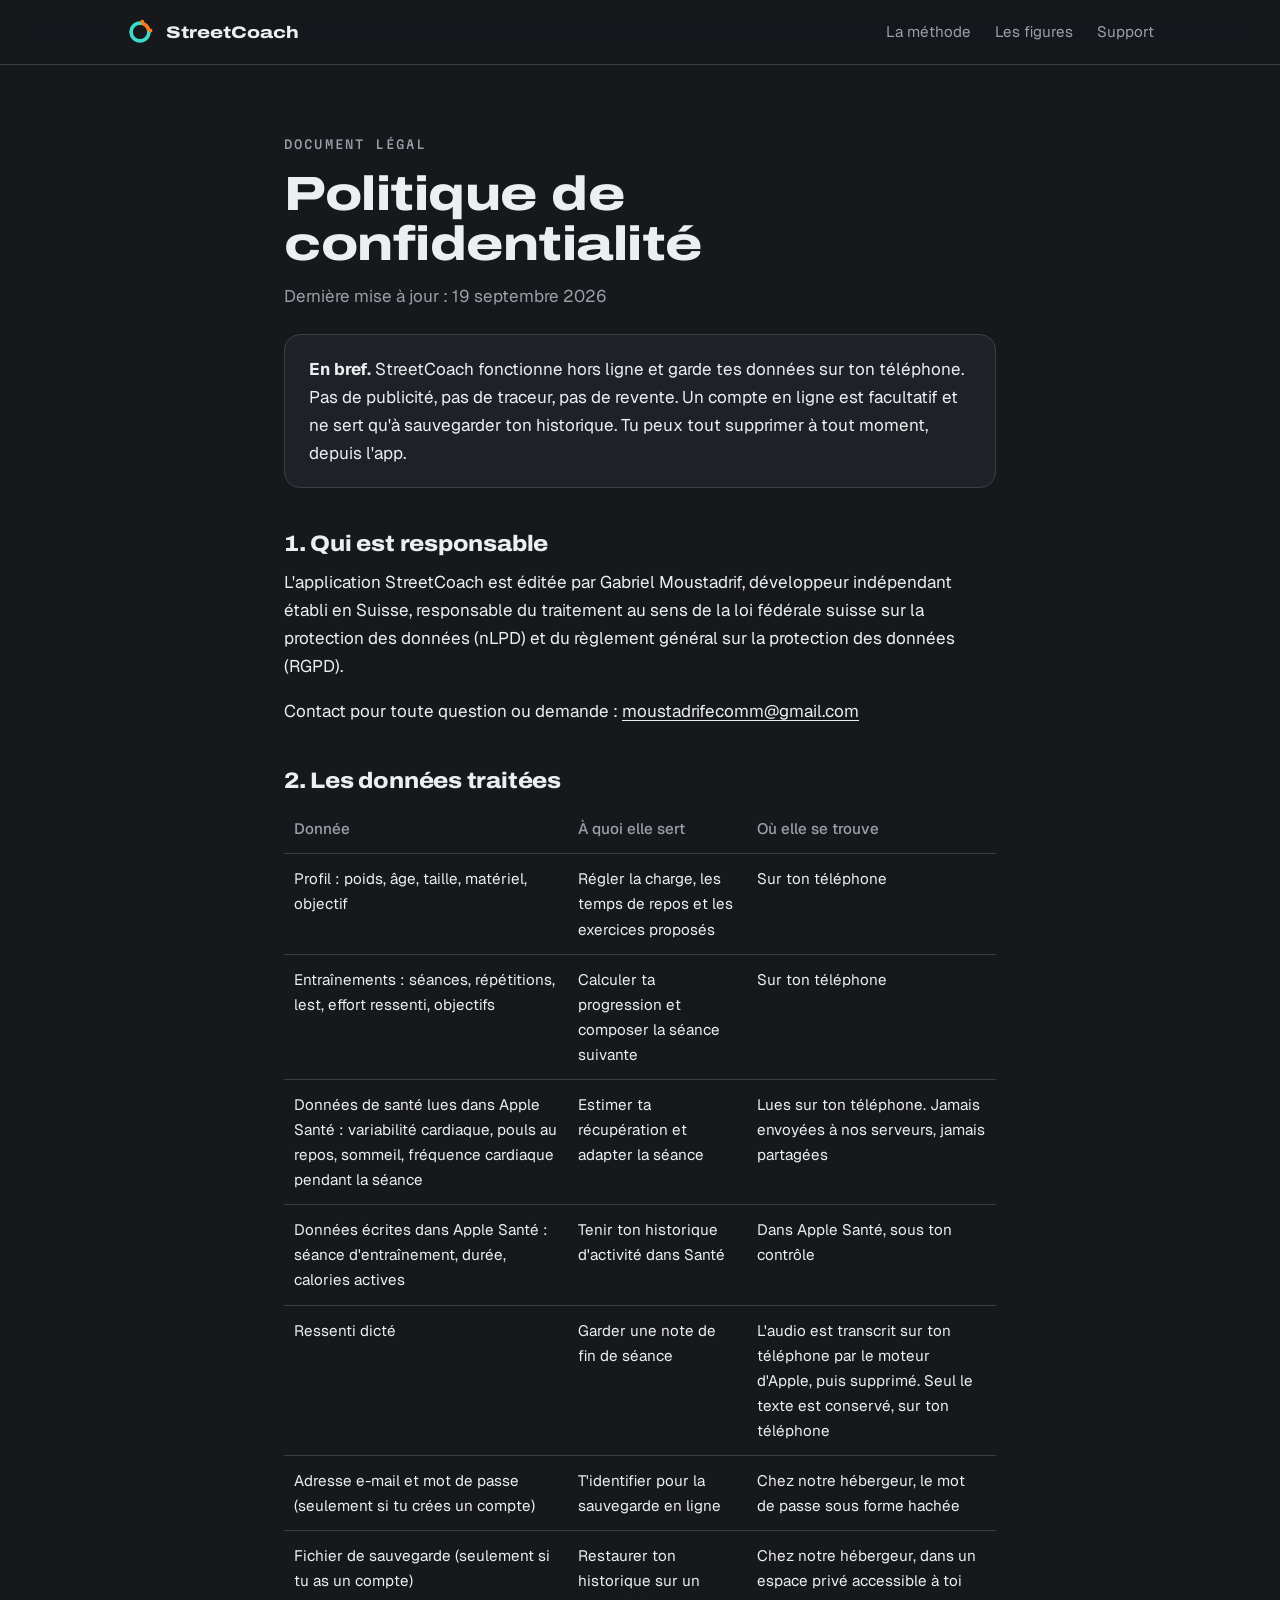
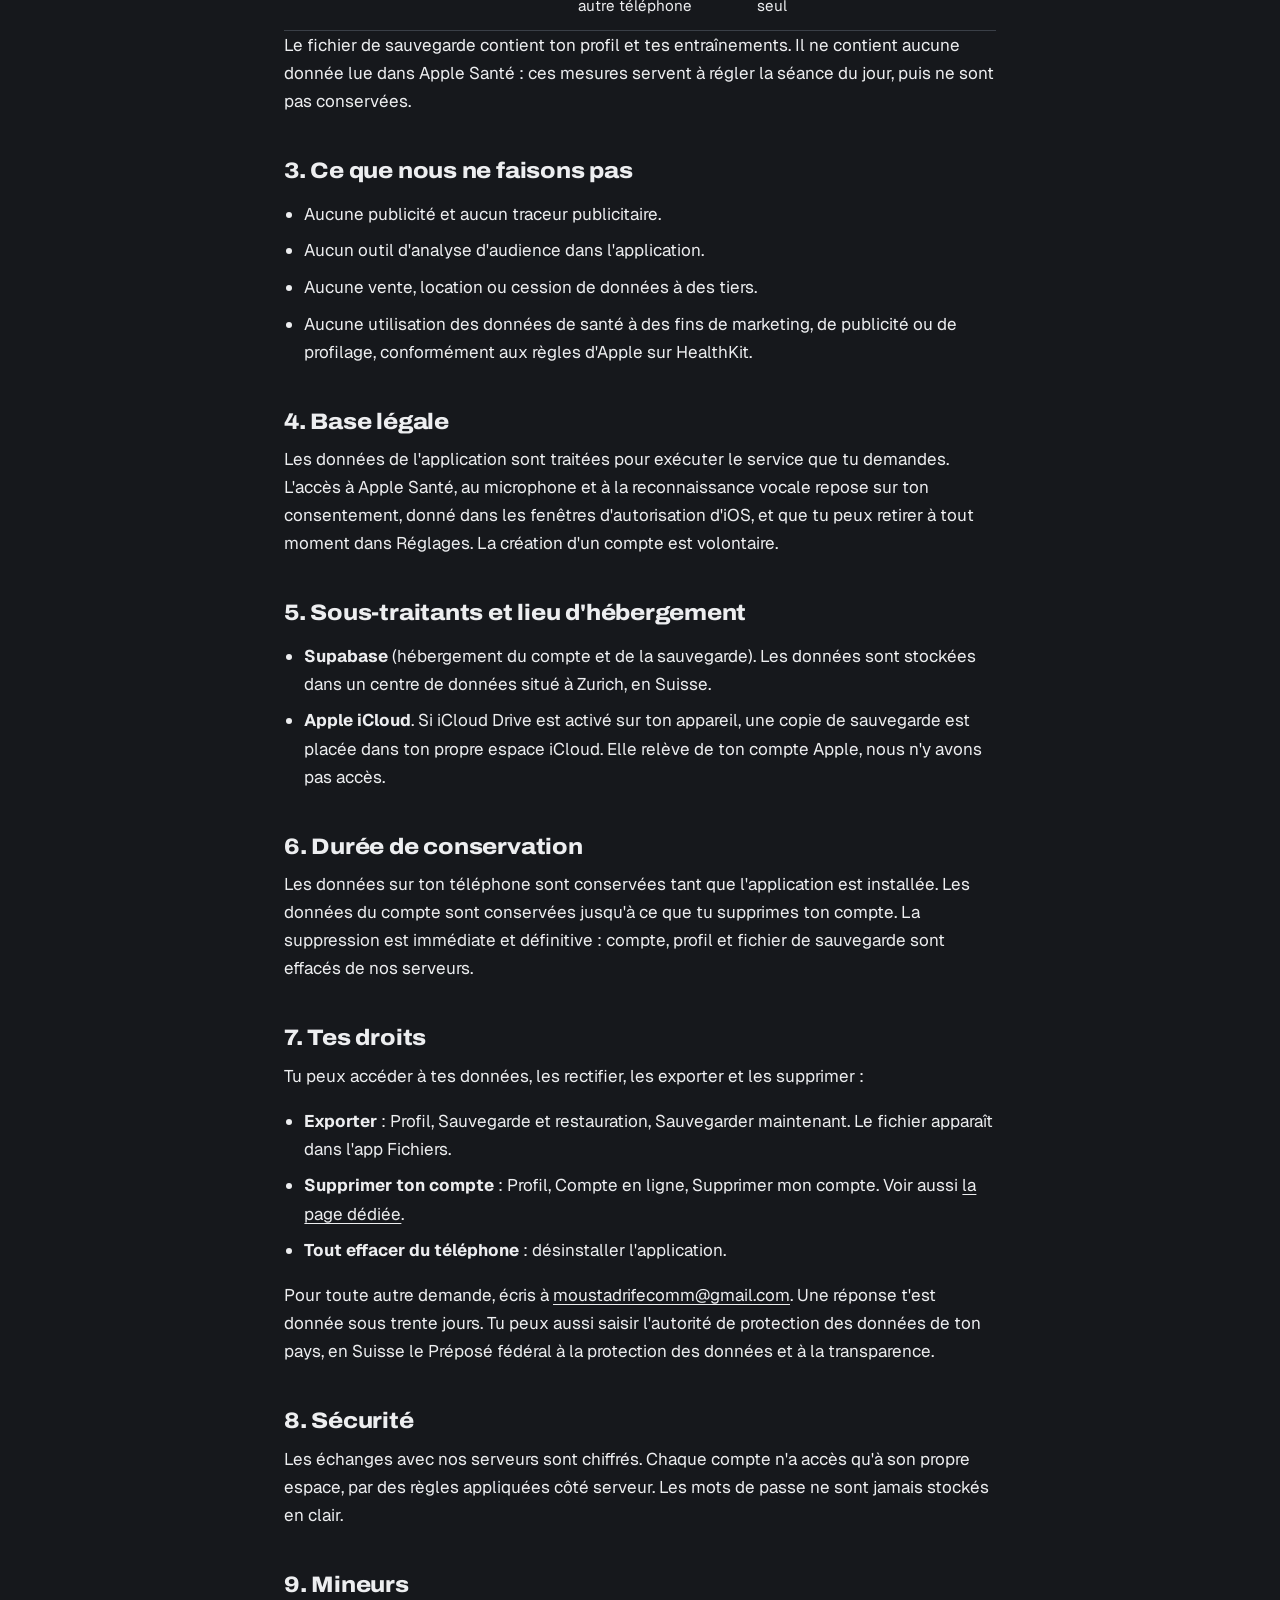
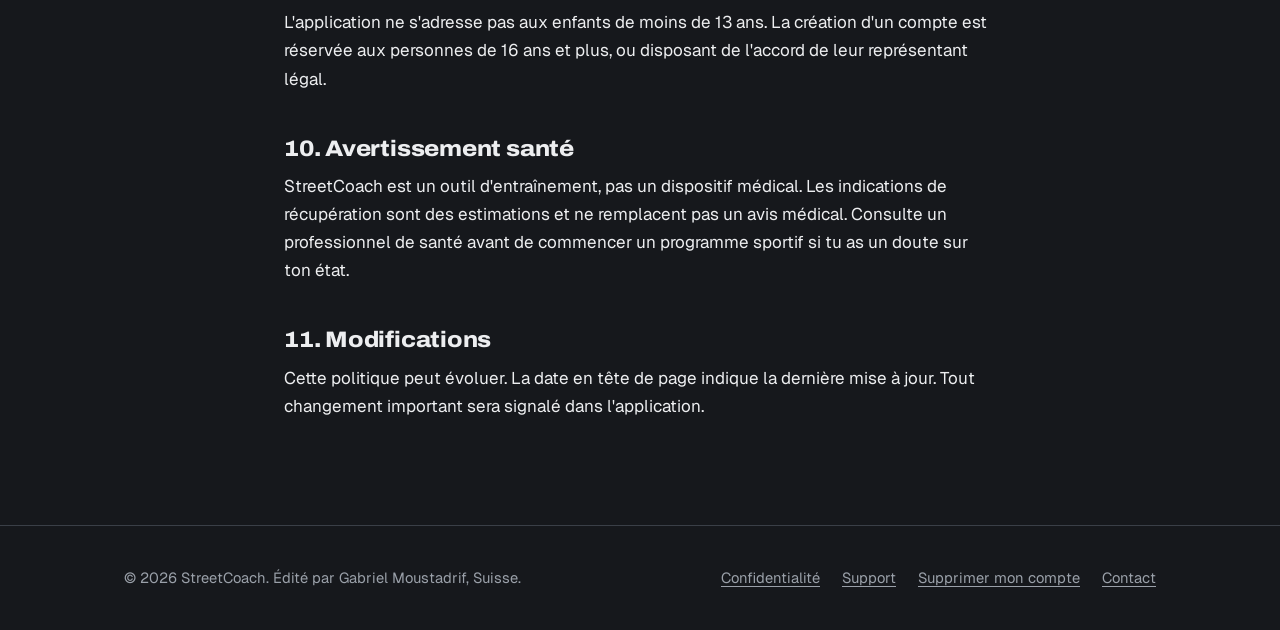
==== confidentialite.html @ 603b5591 "Site StreetCoach : accueil, confidentialite, support, suppression de compte Co-Authored-By: Claude F" ====
<!doctype html>
<html lang="fr">
<head>
<meta charset="utf-8">
<meta name="viewport" content="width=device-width, initial-scale=1">
<title>Politique de confidentialité, StreetCoach</title>
<meta name="description" content="Quelles données StreetCoach traite, où elles vivent, et comment les supprimer.">
<meta name="theme-color" content="#16181C">
<meta property="og:title" content="Politique de confidentialité, StreetCoach">
<meta property="og:description" content="Quelles données StreetCoach traite, où elles vivent, et comment les supprimer.">
<meta property="og:type" content="website">
<meta property="og:image" content="img/frontlever.jpg">
<link rel="icon" href="img/icone.png">
<link rel="apple-touch-icon" href="img/icone.png">
<link rel="preconnect" href="https://fonts.googleapis.com">
<link rel="preconnect" href="https://fonts.gstatic.com" crossorigin>
<link href="https://fonts.googleapis.com/css2?family=Archivo:wdth,wght@100..125,600..900&family=Geist:wght@400;500;700&family=Martian+Mono:wght@400;500&display=swap" rel="stylesheet">
<link rel="stylesheet" href="styles.css">
</head>
<body>
<header class="nav"><div class="wrap">
  <a class="brand" href="index.html"><img src="img/icone.png" alt="" width="32" height="32">StreetCoach</a>
  <nav aria-label="Navigation principale">
    <a class="opt" href="index.html#methode">La méthode</a>
    <a class="opt" href="index.html#figures">Les figures</a>
    <a href="support.html">Support</a>
  </nav>
</div></header>
<main>

<article class="doc"><div class="wrap">
<span class="label">Document légal</span>
<h1>Politique de confidentialité</h1>
<p class="muted">Dernière mise à jour : 19 septembre 2026</p>

<div class="box"><strong>En bref.</strong> StreetCoach fonctionne hors ligne et garde tes données sur ton téléphone. Pas de publicité, pas de traceur, pas de revente. Un compte en ligne est facultatif et ne sert qu'à sauvegarder ton historique. Tu peux tout supprimer à tout moment, depuis l'app.</div>

<h2>1. Qui est responsable</h2>
<p>L'application StreetCoach est éditée par Gabriel Moustadrif, développeur indépendant établi en Suisse, responsable du traitement au sens de la loi fédérale suisse sur la protection des données (nLPD) et du règlement général sur la protection des données (RGPD).</p>
<p>Contact pour toute question ou demande : <a href="mailto:moustadrifecomm@gmail.com">moustadrifecomm@gmail.com</a></p>

<h2>2. Les données traitées</h2>
<div class="scroll"><table>
<thead><tr><th>Donnée</th><th>À quoi elle sert</th><th>Où elle se trouve</th></tr></thead>
<tbody>
<tr><td>Profil : poids, âge, taille, matériel, objectif</td><td>Régler la charge, les temps de repos et les exercices proposés</td><td>Sur ton téléphone</td></tr>
<tr><td>Entraînements : séances, répétitions, lest, effort ressenti, objectifs</td><td>Calculer ta progression et composer la séance suivante</td><td>Sur ton téléphone</td></tr>
<tr><td>Données de santé lues dans Apple Santé : variabilité cardiaque, pouls au repos, sommeil, fréquence cardiaque pendant la séance</td><td>Estimer ta récupération et adapter la séance</td><td>Lues sur ton téléphone. Jamais envoyées à nos serveurs, jamais partagées</td></tr>
<tr><td>Données écrites dans Apple Santé : séance d'entraînement, durée, calories actives</td><td>Tenir ton historique d'activité dans Santé</td><td>Dans Apple Santé, sous ton contrôle</td></tr>
<tr><td>Ressenti dicté</td><td>Garder une note de fin de séance</td><td>L'audio est transcrit sur ton téléphone par le moteur d'Apple, puis supprimé. Seul le texte est conservé, sur ton téléphone</td></tr>
<tr><td>Adresse e-mail et mot de passe (seulement si tu crées un compte)</td><td>T'identifier pour la sauvegarde en ligne</td><td>Chez notre hébergeur, le mot de passe sous forme hachée</td></tr>
<tr><td>Fichier de sauvegarde (seulement si tu as un compte)</td><td>Restaurer ton historique sur un autre téléphone</td><td>Chez notre hébergeur, dans un espace privé accessible à toi seul</td></tr>
</tbody></table></div>
<p>Le fichier de sauvegarde contient ton profil et tes entraînements. Il ne contient aucune donnée lue dans Apple Santé : ces mesures servent à régler la séance du jour, puis ne sont pas conservées.</p>

<h2>3. Ce que nous ne faisons pas</h2>
<ul>
<li>Aucune publicité et aucun traceur publicitaire.</li>
<li>Aucun outil d'analyse d'audience dans l'application.</li>
<li>Aucune vente, location ou cession de données à des tiers.</li>
<li>Aucune utilisation des données de santé à des fins de marketing, de publicité ou de profilage, conformément aux règles d'Apple sur HealthKit.</li>
</ul>

<h2>4. Base légale</h2>
<p>Les données de l'application sont traitées pour exécuter le service que tu demandes. L'accès à Apple Santé, au microphone et à la reconnaissance vocale repose sur ton consentement, donné dans les fenêtres d'autorisation d'iOS, et que tu peux retirer à tout moment dans Réglages. La création d'un compte est volontaire.</p>

<h2>5. Sous-traitants et lieu d'hébergement</h2>
<ul>
<li><strong>Supabase</strong> (hébergement du compte et de la sauvegarde). Les données sont stockées dans un centre de données situé à Zurich, en Suisse.</li>
<li><strong>Apple iCloud</strong>. Si iCloud Drive est activé sur ton appareil, une copie de sauvegarde est placée dans ton propre espace iCloud. Elle relève de ton compte Apple, nous n'y avons pas accès.</li>
</ul>

<h2>6. Durée de conservation</h2>
<p>Les données sur ton téléphone sont conservées tant que l'application est installée. Les données du compte sont conservées jusqu'à ce que tu supprimes ton compte. La suppression est immédiate et définitive : compte, profil et fichier de sauvegarde sont effacés de nos serveurs.</p>

<h2>7. Tes droits</h2>
<p>Tu peux accéder à tes données, les rectifier, les exporter et les supprimer :</p>
<ul>
<li><strong>Exporter</strong> : Profil, Sauvegarde et restauration, Sauvegarder maintenant. Le fichier apparaît dans l'app Fichiers.</li>
<li><strong>Supprimer ton compte</strong> : Profil, Compte en ligne, Supprimer mon compte. Voir aussi <a href="supprimer-compte.html">la page dédiée</a>.</li>
<li><strong>Tout effacer du téléphone</strong> : désinstaller l'application.</li>
</ul>
<p>Pour toute autre demande, écris à <a href="mailto:moustadrifecomm@gmail.com">moustadrifecomm@gmail.com</a>. Une réponse t'est donnée sous trente jours. Tu peux aussi saisir l'autorité de protection des données de ton pays, en Suisse le Préposé fédéral à la protection des données et à la transparence.</p>

<h2>8. Sécurité</h2>
<p>Les échanges avec nos serveurs sont chiffrés. Chaque compte n'a accès qu'à son propre espace, par des règles appliquées côté serveur. Les mots de passe ne sont jamais stockés en clair.</p>

<h2>9. Mineurs</h2>
<p>L'application ne s'adresse pas aux enfants de moins de 13 ans. La création d'un compte est réservée aux personnes de 16 ans et plus, ou disposant de l'accord de leur représentant légal.</p>

<h2>10. Avertissement santé</h2>
<p>StreetCoach est un outil d'entraînement, pas un dispositif médical. Les indications de récupération sont des estimations et ne remplacent pas un avis médical. Consulte un professionnel de santé avant de commencer un programme sportif si tu as un doute sur ton état.</p>

<h2>11. Modifications</h2>
<p>Cette politique peut évoluer. La date en tête de page indique la dernière mise à jour. Tout changement important sera signalé dans l'application.</p>
</div></article>

</main>
<footer><div class="wrap">
  <div>© 2026 StreetCoach. Édité par Gabriel Moustadrif, Suisse.</div>
  <nav aria-label="Liens légaux">
    <a href="confidentialite.html">Confidentialité</a>
    <a href="support.html">Support</a>
    <a href="supprimer-compte.html">Supprimer mon compte</a>
    <a href="mailto:moustadrifecomm@gmail.com">Contact</a>
  </nav>
</div></footer>
</body>
</html>
---- styles.css ----
/* StreetCoach, design "Iron & Breath" : graphite, magnesie, un accent chaud
   pour l'effort, un accent froid pour la recuperation. Sombre par conviction,
   donc un seul theme, peint explicitement. */
:root{
  --graphite:#16181C;--surface:#1E2127;--raised:#272B32;--chalk:#EDEEF0;
  --steel:#9AA0A9;--dim:#3A3F47;--flare:#FF7A18;--mineral:#3FD9C8;
  --r:16px;--max:1080px;
}
*{box-sizing:border-box}
html{scroll-behavior:smooth;-webkit-text-size-adjust:100%}
body{margin:0;background:var(--graphite);color:var(--chalk);
  font:400 17px/1.65 "Geist",system-ui,-apple-system,"Segoe UI",sans-serif}
a{color:var(--chalk);text-underline-offset:3px}
a:hover{color:var(--flare)}
a:focus-visible,.btn:focus-visible{outline:3px solid var(--mineral);outline-offset:3px;border-radius:6px}
img{max-width:100%;height:auto;display:block}
.wrap{max-width:var(--max);margin:0 auto;padding:0 24px}
.label{font:500 12px/1 "Martian Mono",ui-monospace,monospace;letter-spacing:.18em;
  text-transform:uppercase;color:var(--steel)}
h1,h2,h3{font-family:"Archivo",system-ui,sans-serif;font-stretch:125%;font-weight:800;
  line-height:1.05;letter-spacing:-.01em;margin:0}
h1{font-size:clamp(2.4rem,7vw,4.6rem)}
h2{font-size:clamp(1.7rem,4vw,2.6rem)}
h3{font-size:1.15rem;font-stretch:110%;font-weight:700;line-height:1.25}
p{margin:0 0 1em}
.muted{color:var(--steel)}

header.nav{position:sticky;top:0;z-index:10;background:rgba(22,24,28,.86);
  backdrop-filter:blur(12px);border-bottom:1px solid var(--dim)}
.nav .wrap{display:flex;align-items:center;justify-content:space-between;height:64px;gap:16px}
.brand{display:flex;align-items:center;gap:10px;font:800 1.05rem "Archivo",sans-serif;
  font-stretch:125%;text-decoration:none}
.brand img{width:32px;height:32px;border-radius:8px}
.nav nav{display:flex;gap:20px;font-size:.95rem}
.nav nav a{text-decoration:none;color:var(--steel);padding:12px 2px}
.nav nav a:hover{color:var(--chalk)}

.hero{padding:88px 0 64px}
.hero .wrap{display:grid;grid-template-columns:1.1fr .9fr;gap:48px;align-items:center}
.hero p.lead{font-size:1.2rem;color:var(--steel);max-width:34em;margin:24px 0 32px}
.hero h1 em{font-style:normal;color:var(--flare)}
.hero figure{margin:0;border-radius:24px;overflow:hidden;border:1px solid var(--dim);background:var(--graphite)}
.btn{display:inline-flex;align-items:center;gap:10px;min-height:56px;padding:0 28px;
  border-radius:var(--r);font:700 1rem "Geist",sans-serif;text-decoration:none;cursor:pointer;
  transition:transform .15s ease,background-color .2s ease}
.btn.primary{background:var(--flare);color:#16181C}
.btn.primary:hover{background:#ff9240;color:#16181C}
.btn.ghost{border:1px solid var(--dim);color:var(--chalk)}
.btn.ghost:hover{border-color:var(--steel);color:var(--chalk)}
.btn:active{transform:scale(.98)}
.cta{display:flex;flex-wrap:wrap;gap:12px;align-items:center}
.note{font-size:.9rem;color:var(--steel);margin-top:14px}

section{padding:72px 0}
section.alt{background:var(--surface);border-block:1px solid var(--dim)}
.head{max-width:40em;margin-bottom:40px}
.head h2{margin-top:12px}
.head p{color:var(--steel);margin-top:16px}
.grid{display:grid;gap:16px;grid-template-columns:repeat(3,1fr)}
.card{background:var(--surface);border:1px solid var(--dim);border-radius:var(--r);padding:24px}
section.alt .card{background:var(--graphite)}
.card h3{margin-bottom:8px}
.card p{color:var(--steel);margin:0;font-size:.98rem}
.card .k{font:500 12px "Martian Mono",monospace;letter-spacing:.14em;color:var(--flare);
  display:block;margin-bottom:14px}
.card .k.cool{color:var(--mineral)}

.figures{display:grid;grid-template-columns:repeat(4,1fr);gap:12px}
.figures figure{margin:0;border-radius:var(--r);overflow:hidden;border:1px solid var(--dim);position:relative}
.figures figcaption{position:absolute;left:12px;bottom:10px;font:500 11px "Martian Mono",monospace;
  letter-spacing:.14em;text-transform:uppercase;background:rgba(22,24,28,.8);padding:6px 8px;border-radius:6px}

.split{display:grid;grid-template-columns:1fr 1fr;gap:48px;align-items:start}
ul.check{list-style:none;padding:0;margin:0}
ul.check li{padding:14px 0 14px 34px;border-bottom:1px solid var(--dim);position:relative}
ul.check li::before{content:"";position:absolute;left:4px;top:22px;width:14px;height:8px;
  border-left:2px solid var(--mineral);border-bottom:2px solid var(--mineral);transform:rotate(-45deg)}

footer{border-top:1px solid var(--dim);padding:40px 0;color:var(--steel);font-size:.92rem}
footer .wrap{display:flex;flex-wrap:wrap;gap:16px 28px;justify-content:space-between}
footer nav{display:flex;flex-wrap:wrap;gap:8px 22px}
footer a{color:var(--steel)}

/* Pages de texte (confidentialite, support) */
.doc{padding:64px 0 88px}
.doc .wrap{max-width:760px}
.doc h1{font-size:clamp(2rem,5vw,3rem);margin:12px 0 12px}
.doc h2{font-size:1.4rem;margin:44px 0 12px;font-stretch:110%}
.doc h3{margin:28px 0 8px}
.doc ul{padding-left:1.2em}
.doc li{margin-bottom:.5em}
.doc .box{background:var(--surface);border:1px solid var(--dim);border-radius:var(--r);padding:20px 24px;margin:24px 0}
.doc table{width:100%;border-collapse:collapse;font-size:.95rem}
.doc th,.doc td{text-align:left;padding:12px 10px;border-bottom:1px solid var(--dim);vertical-align:top}
.doc th{color:var(--steel);font-weight:500}
.scroll{overflow-x:auto}
.ok{text-align:center;padding:120px 24px}
.ok .rond{width:72px;height:72px;border-radius:50%;border:3px solid var(--mineral);margin:0 auto 28px;position:relative}
.ok .rond::after{content:"";position:absolute;left:22px;top:22px;width:24px;height:12px;
  border-left:3px solid var(--mineral);border-bottom:3px solid var(--mineral);transform:rotate(-45deg)}

@media (max-width:860px){
  .hero{padding:56px 0 40px}
  .hero .wrap,.split{grid-template-columns:1fr}
  .grid{grid-template-columns:1fr}
  .figures{grid-template-columns:repeat(2,1fr)}
  .nav nav a.opt{display:none}
  section{padding:56px 0}
}
@media (prefers-reduced-motion:reduce){html{scroll-behavior:auto}.btn{transition:none}}
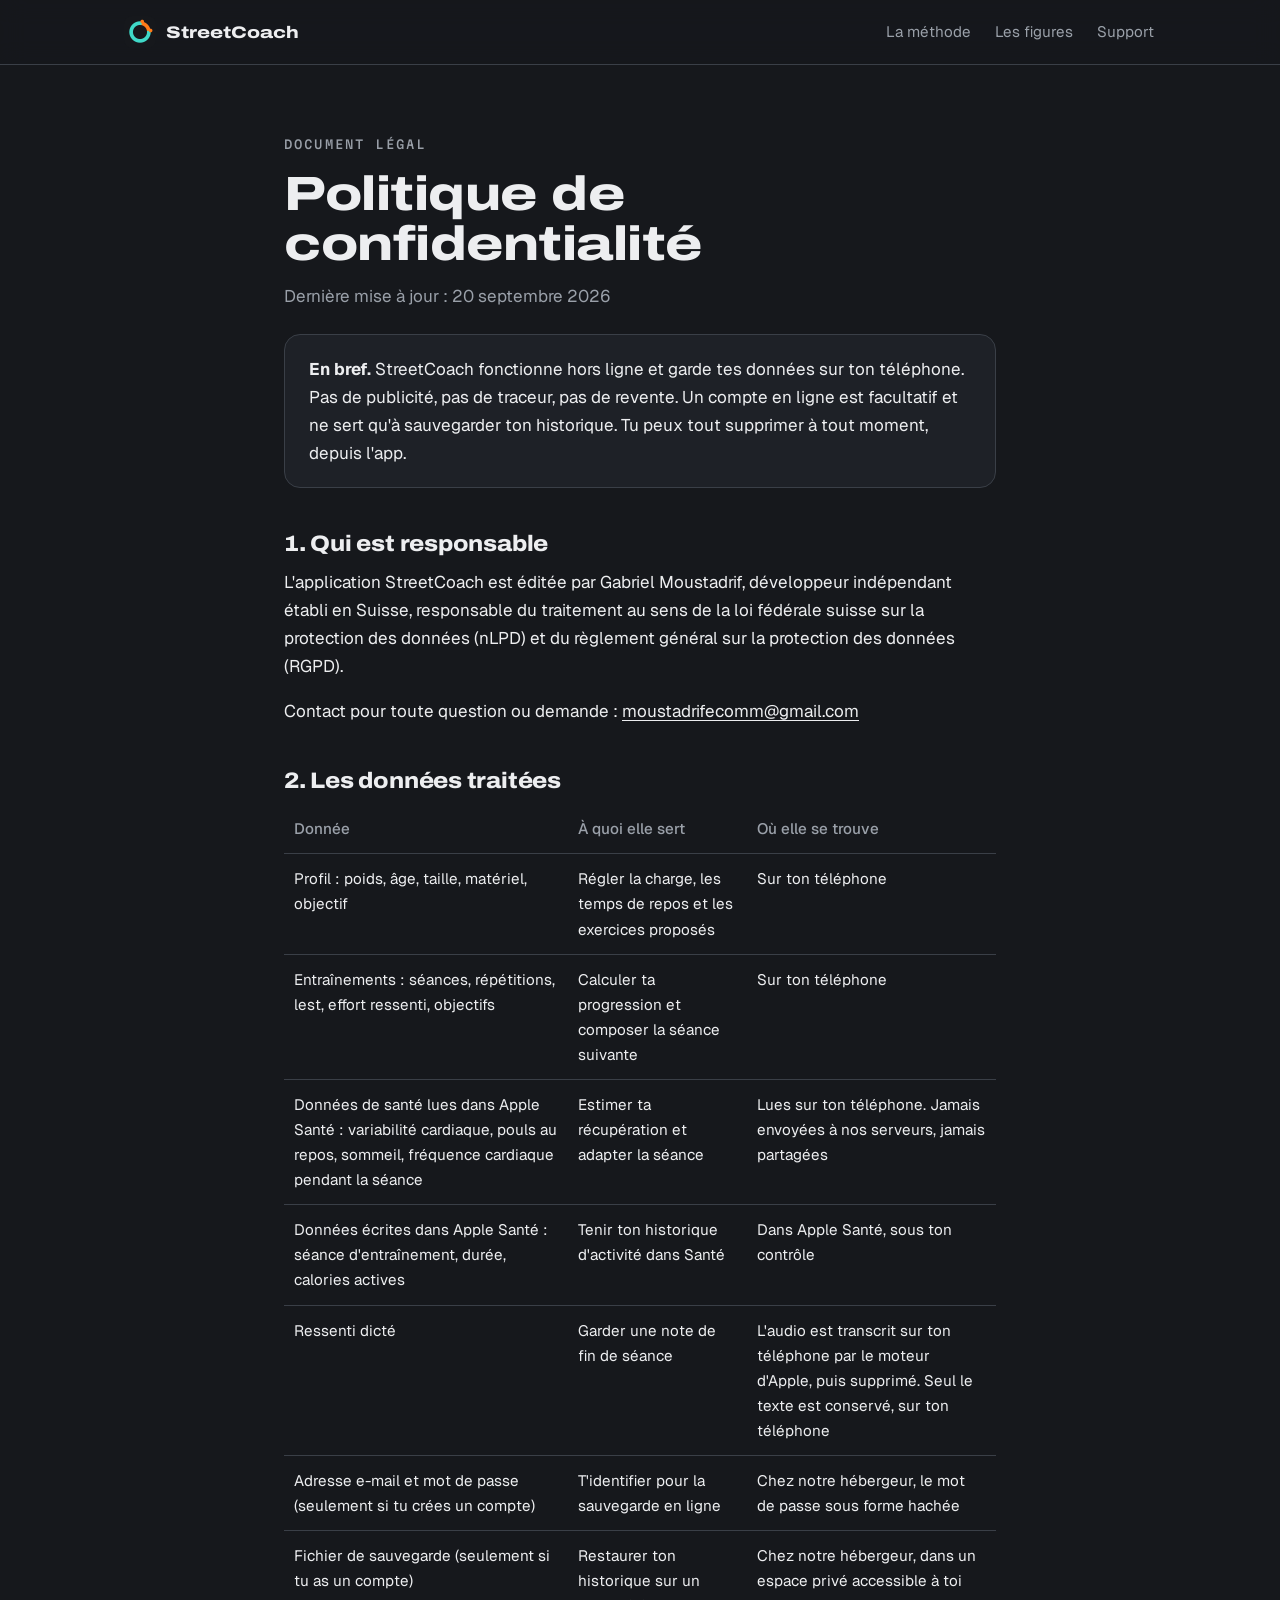
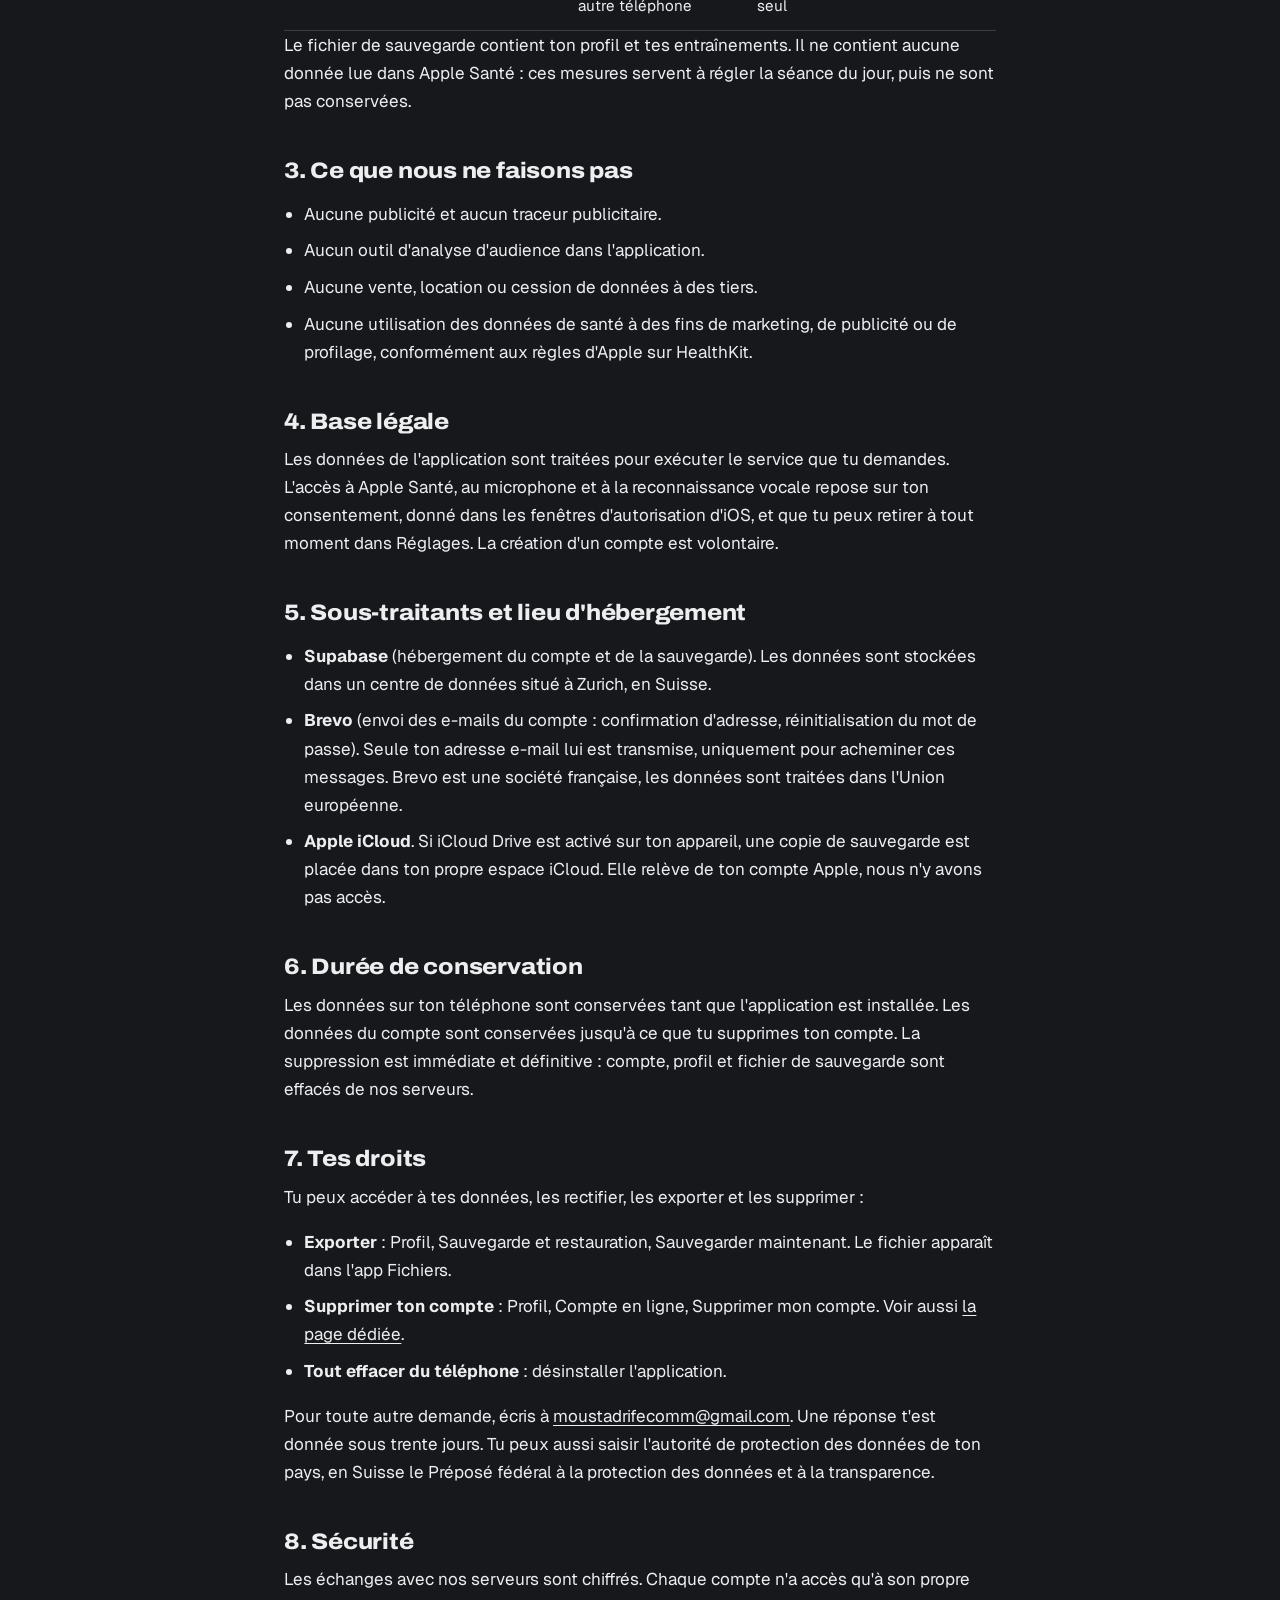
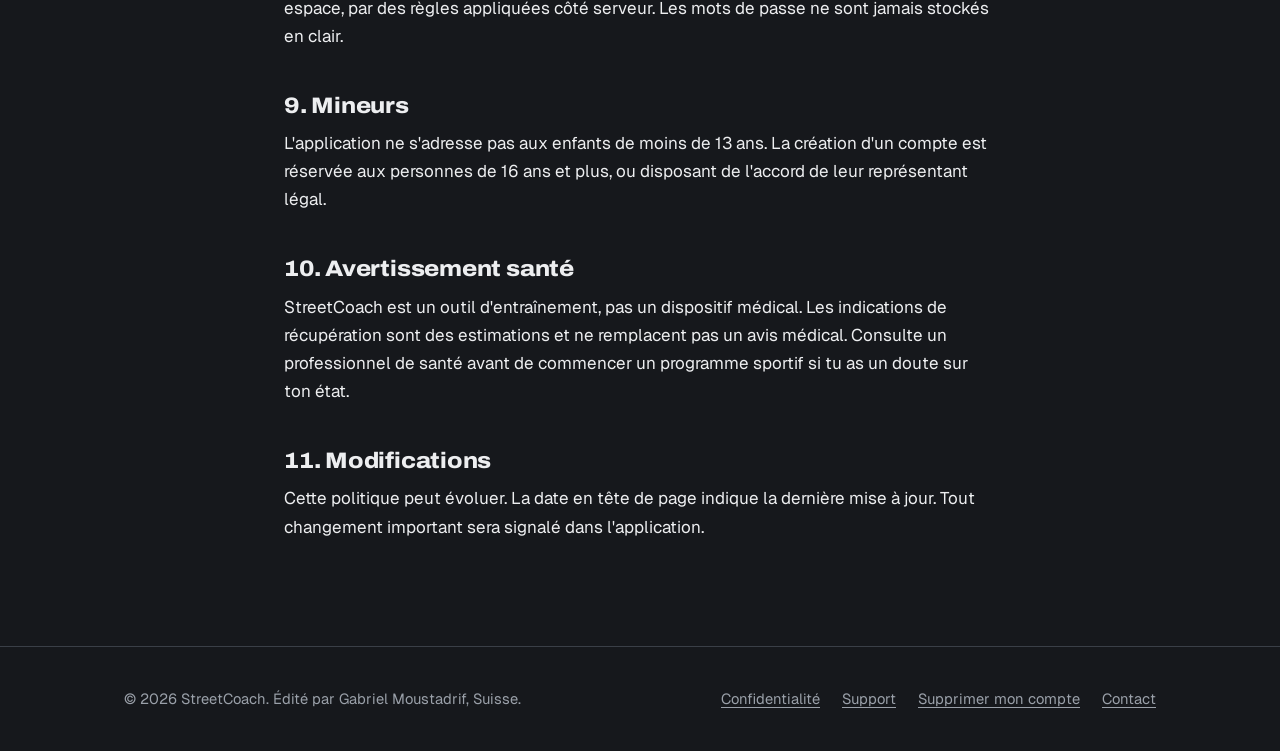
==== commit b41b4132: "Politique de confidentialite : declarer Brevo comme sous-traitant Les e-mails de confirmation de com" ====
--- a/confidentialite.html
+++ b/confidentialite.html
@@ -31,7 +31,7 @@
 <article class="doc"><div class="wrap">
 <span class="label">Document légal</span>
 <h1>Politique de confidentialité</h1>
-<p class="muted">Dernière mise à jour : 19 septembre 2026</p>
+<p class="muted">Dernière mise à jour : 20 septembre 2026</p>
 
 <div class="box"><strong>En bref.</strong> StreetCoach fonctionne hors ligne et garde tes données sur ton téléphone. Pas de publicité, pas de traceur, pas de revente. Un compte en ligne est facultatif et ne sert qu'à sauvegarder ton historique. Tu peux tout supprimer à tout moment, depuis l'app.</div>
 
@@ -67,6 +67,7 @@
 <h2>5. Sous-traitants et lieu d'hébergement</h2>
 <ul>
 <li><strong>Supabase</strong> (hébergement du compte et de la sauvegarde). Les données sont stockées dans un centre de données situé à Zurich, en Suisse.</li>
+<li><strong>Brevo</strong> (envoi des e-mails du compte : confirmation d'adresse, réinitialisation du mot de passe). Seule ton adresse e-mail lui est transmise, uniquement pour acheminer ces messages. Brevo est une société française, les données sont traitées dans l'Union européenne.</li>
 <li><strong>Apple iCloud</strong>. Si iCloud Drive est activé sur ton appareil, une copie de sauvegarde est placée dans ton propre espace iCloud. Elle relève de ton compte Apple, nous n'y avons pas accès.</li>
 </ul>
 
